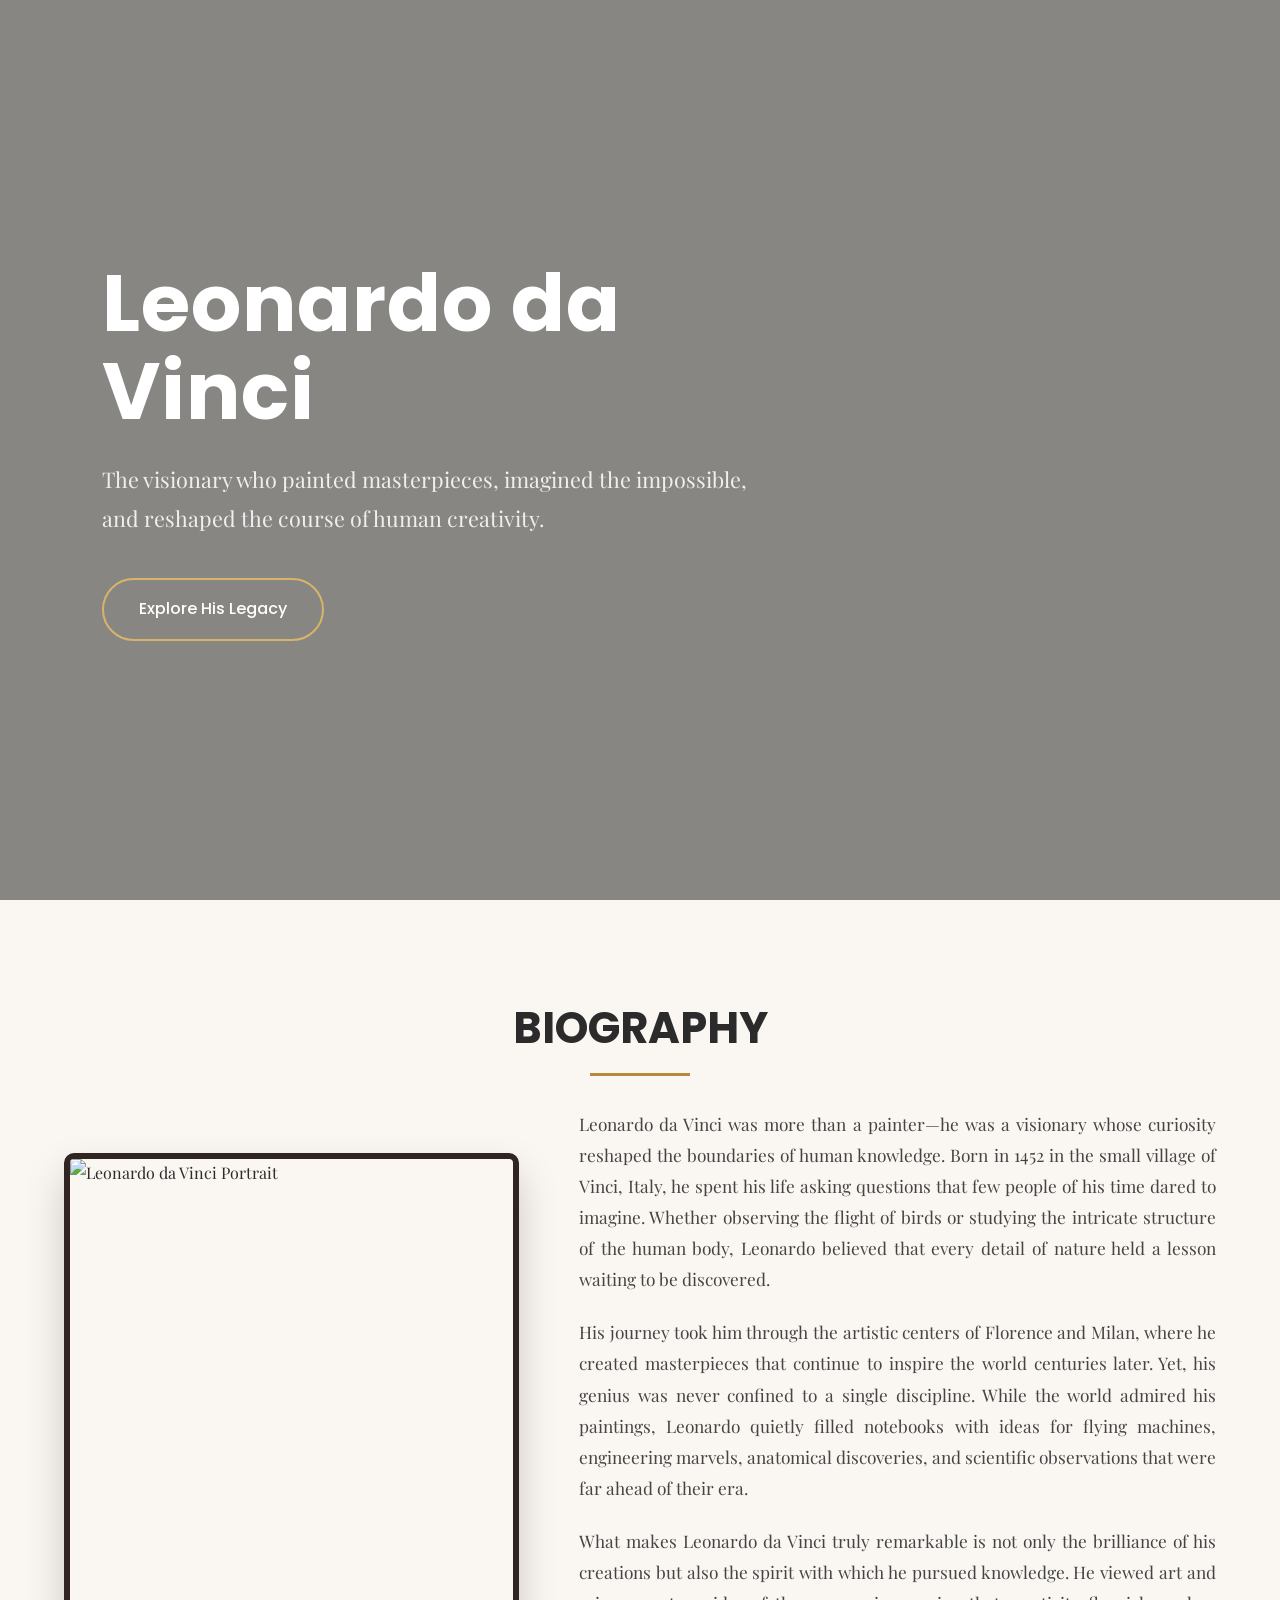
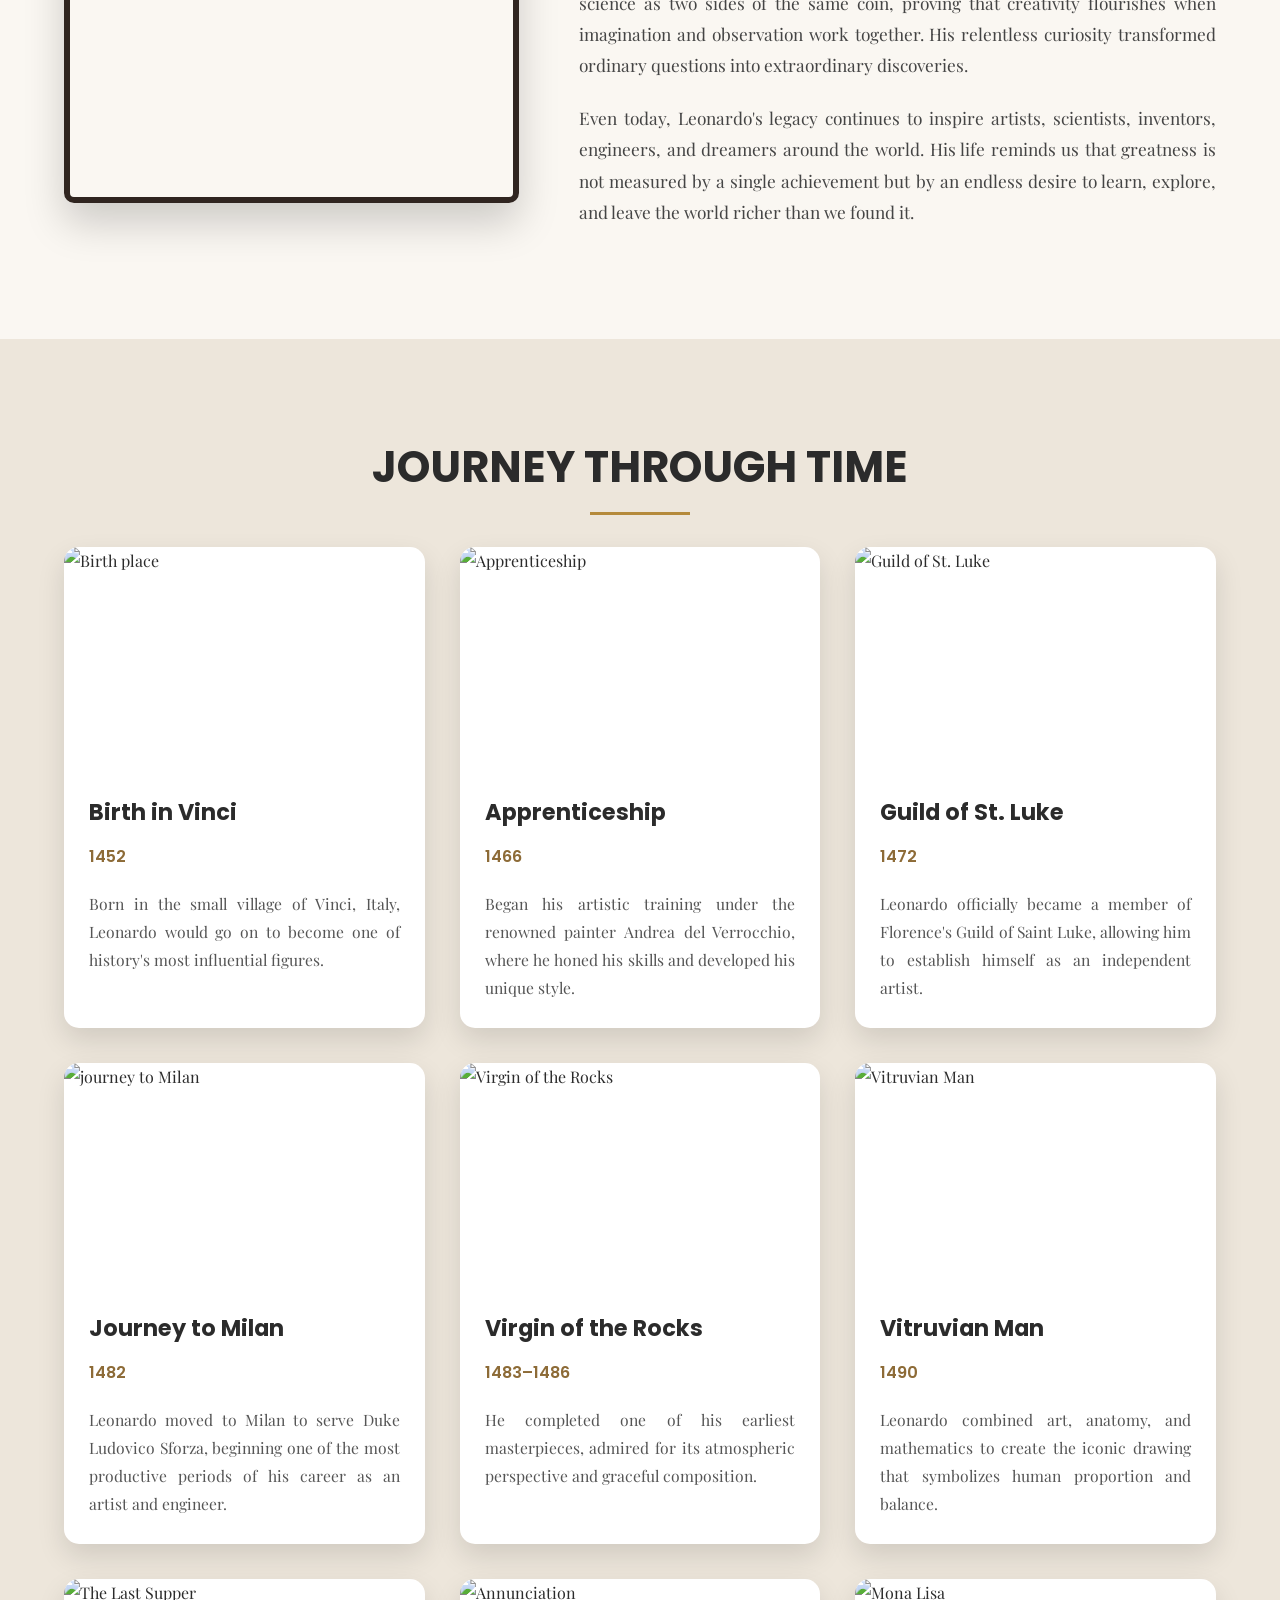
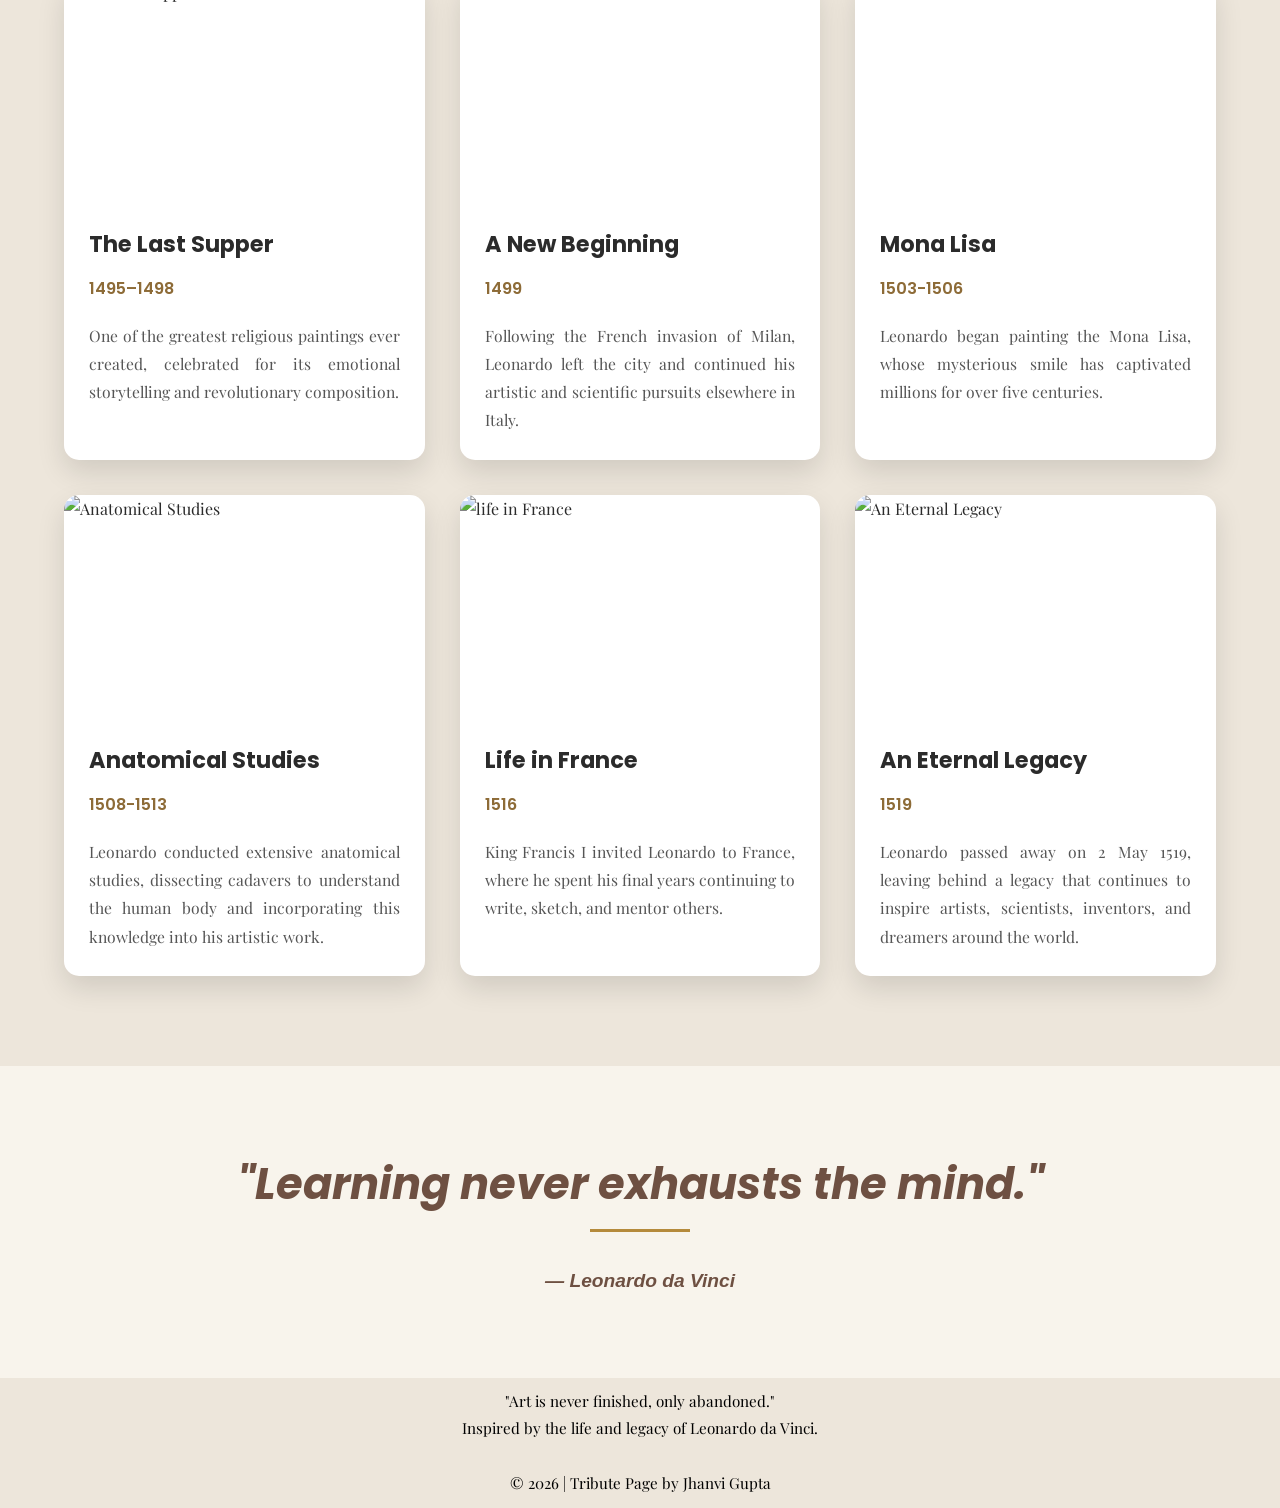
==== WebDev-L2-TributePage/index.html @ 783908ac "projected added" ====
<!DOCTYPE html>
<html lang="en">

<head>

    <meta charset="UTF-8">
    <meta name="viewport" content="width=device-width, initial-scale=1.0">

    <title>Leonardo da Vinci | Tribute Page</title>

    <!-- Google Fonts -->
    <link href="https://fonts.googleapis.com/css2?family=Poppins:wght@300;400;500;600;700&family=Playfair+Display:wght@400;500;600;700&display=swap" rel="stylesheet">

    <!-- Font Awesome -->
    <link rel="stylesheet"
        href="https://cdnjs.cloudflare.com/ajax/libs/font-awesome/6.7.1/css/all.min.css">

    <link rel="stylesheet" href="style.css">

</head>

<body>

    <!-- ================= HERO SECTION ================= -->

    <header class="hero">

        <div class="overlay"></div>

        <div class="hero-content">

            <h1>Leonardo da Vinci</h1>

            <p>
                The visionary who painted masterpieces,
                imagined the impossible, and reshaped the
                course of human creativity.
            </p>

            <a href="#biography" class="btn">
                Explore His Legacy
            </a>

        </div>

    </header>


    <!-- ================= BIOGRAPHY ================= -->

    <section class="biography" id="biography">

        <div class="container">

            <h2>BIOGRAPHY</h2>

            <div class="bio-content">

                <div class="bio-image">

                    <img src="https://wallpapers.com/images/hd/leonardo-da-vinci-florence-statue-xnpafarahfaikfv1.jpg"
                        alt="Leonardo da Vinci Portrait">

                </div>

                <div class="bio-text">

                    <p>
Leonardo da Vinci was more than a painter—he was a visionary whose curiosity reshaped the boundaries of human knowledge. Born in 1452 in the small village of Vinci, Italy, he spent his life asking questions that few people of his time dared to imagine. Whether observing the flight of birds or studying the intricate structure of the human body, Leonardo believed that every detail of nature held a lesson waiting to be discovered.
</p>

<p>
His journey took him through the artistic centers of Florence and Milan, where he created masterpieces that continue to inspire the world centuries later. Yet, his genius was never confined to a single discipline. While the world admired his paintings, Leonardo quietly filled notebooks with ideas for flying machines, engineering marvels, anatomical discoveries, and scientific observations that were far ahead of their era.
</p>

<p>
What makes Leonardo da Vinci truly remarkable is not only the brilliance of his creations but also the spirit with which he pursued knowledge. He viewed art and science as two sides of the same coin, proving that creativity flourishes when imagination and observation work together. His relentless curiosity transformed ordinary questions into extraordinary discoveries.
</p>

<p>
Even today, Leonardo's legacy continues to inspire artists, scientists, inventors, engineers, and dreamers around the world. His life reminds us that greatness is not measured by a single achievement but by an endless desire to learn, explore, and leave the world richer than we found it.
</p>

                </div>

            </div>

        </div>

    </section>



    <section class="achievements">

        <div class="container">

            <h2>JOURNEY THROUGH TIME</h2>

            <div class="cards">

                <!-- Card 1 -->

                <div class="card">

                    <img src="https://upload.wikimedia.org/wikipedia/commons/thumb/8/81/Maison_natale_de_L%C3%A9onard_de_Vinci.jpg/500px-Maison_natale_de_L%C3%A9onard_de_Vinci.jpg" alt="Birth place">

                    <div class="card-content">

                        <h3>Birth in Vinci</h3>

                        <span>1452</span>

                        <p>
                            Born in the small village of Vinci, Italy, Leonardo
                            would go on to become one of history's most
                            influential figures.
                        </p>

                    </div>

                </div>

                <!-- Card 2 -->

                <div class="card">

                    <img src="https://upload.wikimedia.org/wikipedia/commons/thumb/4/44/Dizionario_biografico_universale_-_Vol._3_-_Incisione_2_-_Leonardo_da_Vinci.jpg/960px-Dizionario_biografico_universale_-_Vol._3_-_Incisione_2_-_Leonardo_da_Vinci.jpg"
                        alt="Apprenticeship">

                    <div class="card-content">

                        <h3>Apprenticeship</h3>

                        <span>1466</span>

                        <p>
                            Began his artistic training under the renowned
                            painter Andrea del Verrocchio, where he honed his
                            skills and developed his unique style.
                        </p>

                    </div>

                </div>

                <!-- Card 3 -->

                <div class="card">

                    <img src="https://upload.wikimedia.org/wikipedia/commons/thumb/c/ce/Jan_de_Bray_002.jpg/960px-Jan_de_Bray_002.jpg"
                        alt="Guild of St. Luke">

                    <div class="card-content">

                        <h3>Guild of St. Luke</h3>

                        <span>1472</span>

                        <p>
                            Leonardo officially became a member of Florence's 
                            Guild of Saint Luke, allowing him to establish 
                            himself as an independent artist.
                        </p>

                    </div>

                </div>

                <!-- Card 4 -->

                <div class="card">

                    <img src="https://cdn.britannica.com/20/245120-050-762124DF/Adoration-of-the-Magi-unifinished-painting-by-Leonardo-da-Vinci-c-1492.jpg?w=1000"
                        alt="journey to Milan">

                    <div class="card-content">

                        <h3>Journey to Milan</h3>

                        <span>1482</span>

                        <p>
                            Leonardo moved to Milan to serve Duke Ludovico Sforza, 
                            beginning one of the most productive periods 
                            of his career as an artist and engineer.
                        </p>

                    </div>

                </div>

                <!-- Card 5 -->

                <div class="card">

                    <img src="https://upload.wikimedia.org/wikipedia/commons/thumb/0/0f/Jigsaw_puzzle_of_Holy_Mary.jpg/250px-Jigsaw_puzzle_of_Holy_Mary.jpg"
                        alt="Virgin of the Rocks">

                    <div class="card-content">

                        <h3>Virgin of the Rocks</h3>

                        <span>1483–1486</span>

                        <p>
                            He completed one of his earliest 
                            masterpieces, admired for its atmospheric 
                            perspective and graceful composition.
                        </p>

                    </div>

                </div>

                <!-- Card 6 -->

                <div class="card">

                    <img src="https://upload.wikimedia.org/wikipedia/commons/6/69/Vitruvian_Man_by_Giacomo_Andrea.jpg"
                        alt="Vitruvian Man">

                    <div class="card-content">

                        <h3>Vitruvian Man</h3>

                        <span>1490</span>

                        <p>
                            Leonardo combined art, anatomy, and 
                            mathematics to create the iconic drawing 
                            that symbolizes human proportion and balance.
                        </p>

                    </div>

                </div>

                <!-- Card 7 -->
                 <div class="card">

                    <img src="https://upload.wikimedia.org/wikipedia/commons/thumb/4/48/The_Last_Supper_-_Leonardo_Da_Vinci_-_High_Resolution_32x16.jpg/1920px-The_Last_Supper_-_Leonardo_Da_Vinci_-_High_Resolution_32x16.jpg"
                        alt="The Last Supper">

                    <div class="card-content">

                        <h3>The Last Supper</h3>

                        <span>1495–1498</span>

                        <p>
                            One of the greatest religious paintings
                            ever created, celebrated for its emotional 
                            storytelling and revolutionary composition.
                        </p>

                    </div>

                 </div>


                <!-- Card 8 -->
                 <div class="card">

                    <img src="https://upload.wikimedia.org/wikipedia/commons/thumb/9/9f/Annunciation_%28Leonardo_c._1472%E2%80%931476%29.jpg/960px-Annunciation_%28Leonardo_c._1472%E2%80%931476%29.jpg"
                        alt="Annunciation">

                    <div class="card-content">

                        <h3>A New Beginning</h3>

                        <span>1499</span>

                        <p>
                            Following the French invasion of Milan, 
                            Leonardo left the city and continued his artistic 
                            and scientific pursuits elsewhere in Italy.
                        </p>

                    </div>

                 </div>


                 <!-- Card 9 -->
                 <div class="card">

                    <img src="https://upload.wikimedia.org/wikipedia/commons/thumb/f/f0/Mona_Lisa_color_restoration2.jpg/960px-Mona_Lisa_color_restoration2.jpg"
                        alt="Mona Lisa">

                    <div class="card-content">

                        <h3>Mona Lisa</h3>

                        <span>1503-1506</span>

                        <p>
                            Leonardo began painting the Mona Lisa,
                            whose mysterious smile has captivated 
                            millions for over five centuries.
                        </p>

                    </div>

                 </div>



                 <!-- Card 10 -->
                 <div class="card">

                    <img src="https://cmsadmin.rct.uk/sites/default/files/styles/rctr_scale_1010w/public/images/main/Fetus%20lead%20image.png.webp?itok=Bn_AvOUz"
                        alt="Anatomical Studies">

                    <div class="card-content">

                        <h3>Anatomical Studies</h3>

                        <span>1508-1513</span>

                        <p>
                            Leonardo conducted extensive anatomical studies,
                            dissecting cadavers to understand the human body
                            and incorporating this knowledge into his artistic work.
                        </p>

                    </div>

                 </div>



                 <!-- Card 11 -->
                 <div class="card">

                    <img src="https://cdn.britannica.com/15/252015-050-C6E1FD7C/Chateau-de-Chambord-double-helix-staircase.jpg?w=1000"
                        alt="life in France">

                    <div class="card-content">

                        <h3>Life in France</h3>

                        <span>1516</span>

                        <p>
                            King Francis I invited Leonardo to France, 
                            where he spent his final years continuing to 
                            write, sketch, and mentor others.
                        </p>

                    </div>

                 </div>



                 <!-- Card 12 -->
                 <div class="card">

                    <img src="https://cdn.britannica.com/86/2086-050-C3E2C527/Self-portrait-chalk-drawing-Leonardo-da-Vinci-Turin.jpg?w=740&h=416&c=crop"
                        alt="An Eternal Legacy">

                    <div class="card-content">

                        <h3>An Eternal Legacy</h3>

                        <span>1519</span>

                        <p>
                            Leonardo passed away on 2 May 1519, 
                            leaving behind a legacy that continues to inspire artists, 
                            scientists, inventors, and dreamers around the world.
                        </p>

                    </div>

                 </div>

            </div>

        </div>

    </section>


    <!-- ================= QUOTE ================= -->

    <section class="quote">

        <div class="quote-box">

            <h2 id="quote">
                "Learning never exhausts the mind."
            </h2>

            <p id="author">
                — Leonardo da Vinci
            </p>

        </div>

    </section>


    <!-- ================= FOOTER ================= -->

    <footer>

        <p>
            "Art is never finished, only abandoned." <br>
Inspired by the life and legacy of Leonardo da Vinci.<br><br>
        </p>
            © 2026 | Tribute Page by Jhanvi Gupta        </p>
        <p>

    </footer>

</body>

</html>
---- WebDev-L2-TributePage/style.css ----
@import url('https://fonts.googleapis.com/css2?family=Poppins:wght@300;400;500;600;700&family=Playfair+Display:wght@400;500;600;700&display=swap');


*{
    margin:0;
    padding:0;
    box-sizing:border-box;
}

html{
    scroll-behavior:smooth;
}

body{
    font-family:'Playfair Display',serif;
    background:#f8f4ec;
    color:#2b2b2b;
    line-height:1.8;
    overflow-x:hidden;
}

img{
    width:100%;
    display:block;
}

a{
    text-decoration:none;
}

.container{
    width:90%;
    max-width:1200px;
    margin:auto;
}



.hero{
    height:100vh;
    background:
    linear-gradient(
        rgba(0,0,0,.45),
        rgba(0,0,0,.45)
    ),

    url("https://wallpapers.com/images/hd/mona-lisa-and-leonardo-da-vinci-cw6o5n2a5svjmjlb.jpg");

    background-size:cover;
    background-position:center;
    background-repeat:no-repeat;
    display:flex;
    align-items:center;
    padding-left:8%;
}

.hero-content{
    max-width:650px;
    color:white;
}

.hero-content h1{
    font-family:'Poppins',sans-serif;
    font-size:5rem;
    font-weight:700;
    line-height:1.1;
    margin-bottom:25px;
    letter-spacing:1px;
    animation:slideUp 1s ease;
}

.hero-content p{
    font-size:1.35rem;
    margin-bottom:40px;
    color:#efefef;
    animation:slideUp 1.3s ease;
}


.btn{
    display:inline-block;
    padding:15px 35px;
    border:2px solid #d7b46a;
    color:white;
    font-family:'Poppins',sans-serif;
    font-weight:500;
    border-radius:40px;
    transition:.4s;
    animation:slideUp 1.6s ease;
}

.btn:hover{
    background:#d7b46a;
    color:#222;
    transform:translateY(-4px);
    box-shadow:0 15px 30px rgba(0,0,0,.25);
}



section{
    padding:90px 0;
}

section h2{
    font-family:'Poppins',sans-serif;
    font-size:2.7rem;
    text-align:center;
    margin-bottom:40px;
    position:relative;
}

section h2::after{

    content:"";
    width:100px;
    height:3px;
    background:#b58a3b;
    position:absolute;
    left:50%;
    transform:translateX(-50%);
    bottom:-10px;
    margin-bottom:2px;
}




@keyframes slideUp{

    from{

        opacity:0;

        transform:translateY(50px);
    }

    to{

        opacity:1;

        transform:translateY(0);
    }

}





.biography{
    background:#faf7f2;
}

.bio-content{
    display:flex;
    justify-content:space-between;
    align-items:center;
    gap:60px;
    flex-wrap:wrap;
}

.bio-image{
    flex:1;
    min-width:320px;
    position:relative;
}

.bio-image img{

    width:100%;
    height:650px;
    object-fit:cover;
    border-radius:10px;
    border:6px solid #302520;
    box-shadow:0 20px 40px rgba(0,0,0,.18);
    transition:.4s;
}

.bio-image img:hover{
    transform:scale(1.02);
}






.bio-text{
    flex:1.4;
    min-width:320px;
}

.bio-text p{
    font-size:1.08rem;
    margin-bottom:22px;
    text-align:justify;
    color:#444;
}

.bio-text strong{
    color:rgb(140, 98, 56);
}




.achievements{
    background:#ede6db;
}

.cards{
    display:grid;
    grid-template-columns:repeat(auto-fit,minmax(300px,1fr));
    gap:35px;
}

.card{
    background:white;
    border-radius:15px;
    overflow:hidden;
    box-shadow:0 12px 28px rgba(0,0,0,.12);
    transition:.35s;
}

.card:hover{
    transform:translateY(-12px);
    box-shadow:0 22px 45px rgba(0,0,0,.18);
}

.card img{
    height:220px;
    width:100%;
    object-fit:cover;
}

.card-content{
    padding:25px;
}

.card-content h3{
    font-family:'Poppins',sans-serif;
    font-size:1.4rem;
    margin-bottom:10px;
}

.card-content span{
    display:inline-block;
    margin-bottom:18px;
    color:#8d6b37;
    font-weight:600;
    font-family:'Poppins',sans-serif;
}

.card-content p{
    color:#555;
    text-align:justify;
    font-size:.98rem;
}



.quote{
    font-family:'Segoe UI', Tahoma, Geneva, Verdana, sans-serif;
    font-style:italic;
    font-weight:bolder;
    color:#6e5042;
    padding: 80px 20px;
    text-align:center;

}

#author{
    text-align:center;
    margin-top:0px;
    font-size:1.2rem;
}

footer{
    background:#ede6db;
    color:rgb(0, 0, 0);
    text-align:center;
    padding:10px 0;
    font-size:.95rem;
}



@media (max-width: 992px){
    .hero{
        padding:0 6%;
        justify-content:center;
        text-align:center;
    }
    .hero-content{
        max-width:700px;
    }
    .hero-content h1{
        font-size:4rem;
    }
    .hero-content p{
        font-size:1.2rem;
    }
    .bio-content{
        flex-direction:column;
        gap:40px;
    }
    .bio-image,
    .bio-text{
        width:100%;
    }
    .bio-image img{
        height:auto;
    }
    .cards{
        grid-template-columns:repeat(2,1fr);
    }
}





@media (max-width:768px){
    section{
        padding:70px 0;
    }
    section h2{
        font-size:2.2rem;
    }
    .hero{
        height:100vh;
        padding:0 25px;
        justify-content:center;
        text-align:center;
        background-position:center;
    }
    .hero-content h1{
        font-size:3rem;
        line-height:1.2;
    }
    .hero-content p{
        font-size:1rem;
        margin-bottom:30px;
    }
    .btn{
        padding:12px 28px;
        font-size:.95rem;
    }
    .bio-content{
        flex-direction:column;
        gap:35px;
    }
    .bio-image{
        min-width:100%;
    }
    .bio-image img{
        height:auto;
    }
    .bio-text{
        min-width:100%;
    }
    .bio-text p{
        font-size:1rem;
    }
    .cards{
        grid-template-columns:1fr;
        gap:25px;
    }
    .card img{
        height:230px;
    }
}




@media (max-width:480px){
    .hero-content h1{
        font-size:2.3rem;
    }
    .hero-content p{
        font-size:.95rem;
    }
    section h2{
        font-size:1.8rem;
    }
    .container{
        width:92%;
    }
    .card-content{
        padding:20px;
    }
    .card-content h3{
        font-size:1.2rem;
    }
    #author{
        font-size:1rem;
    }
    footer{
        font-size:.85rem;
        padding:20px;
    }
}
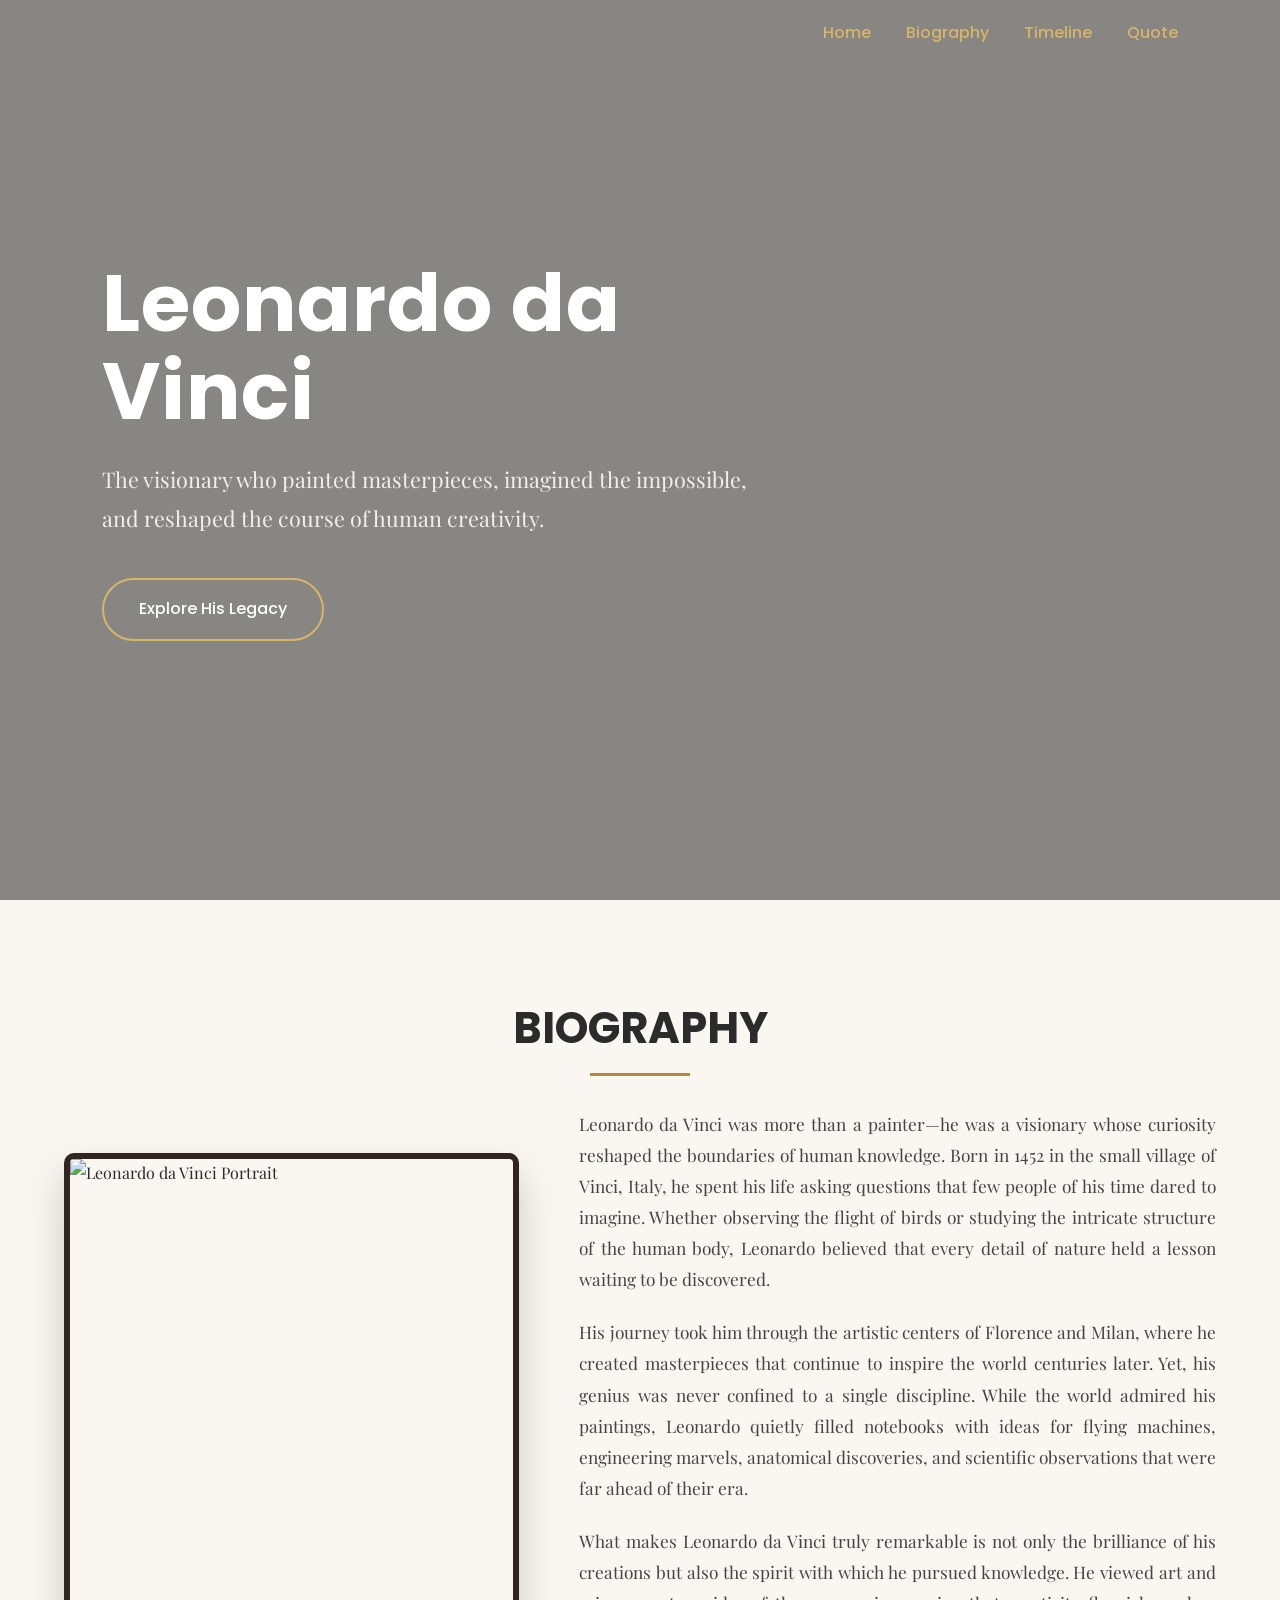
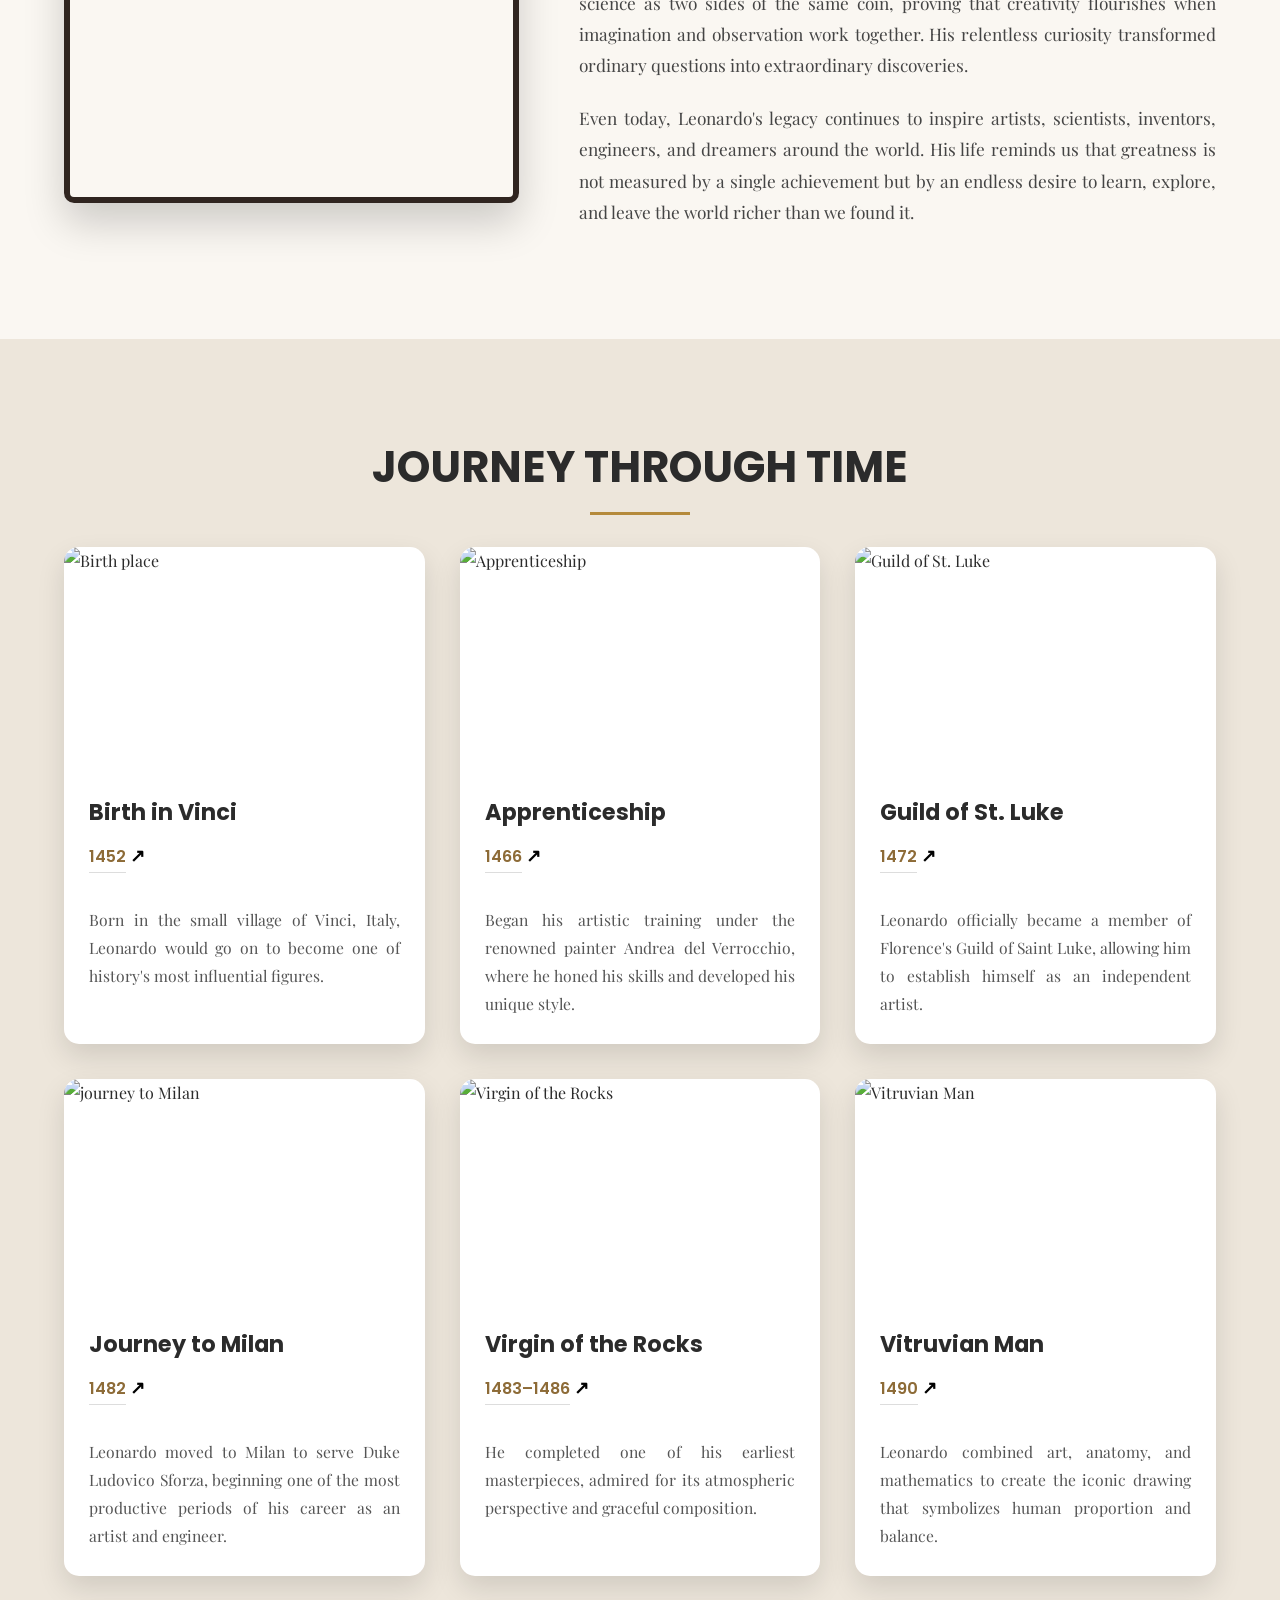
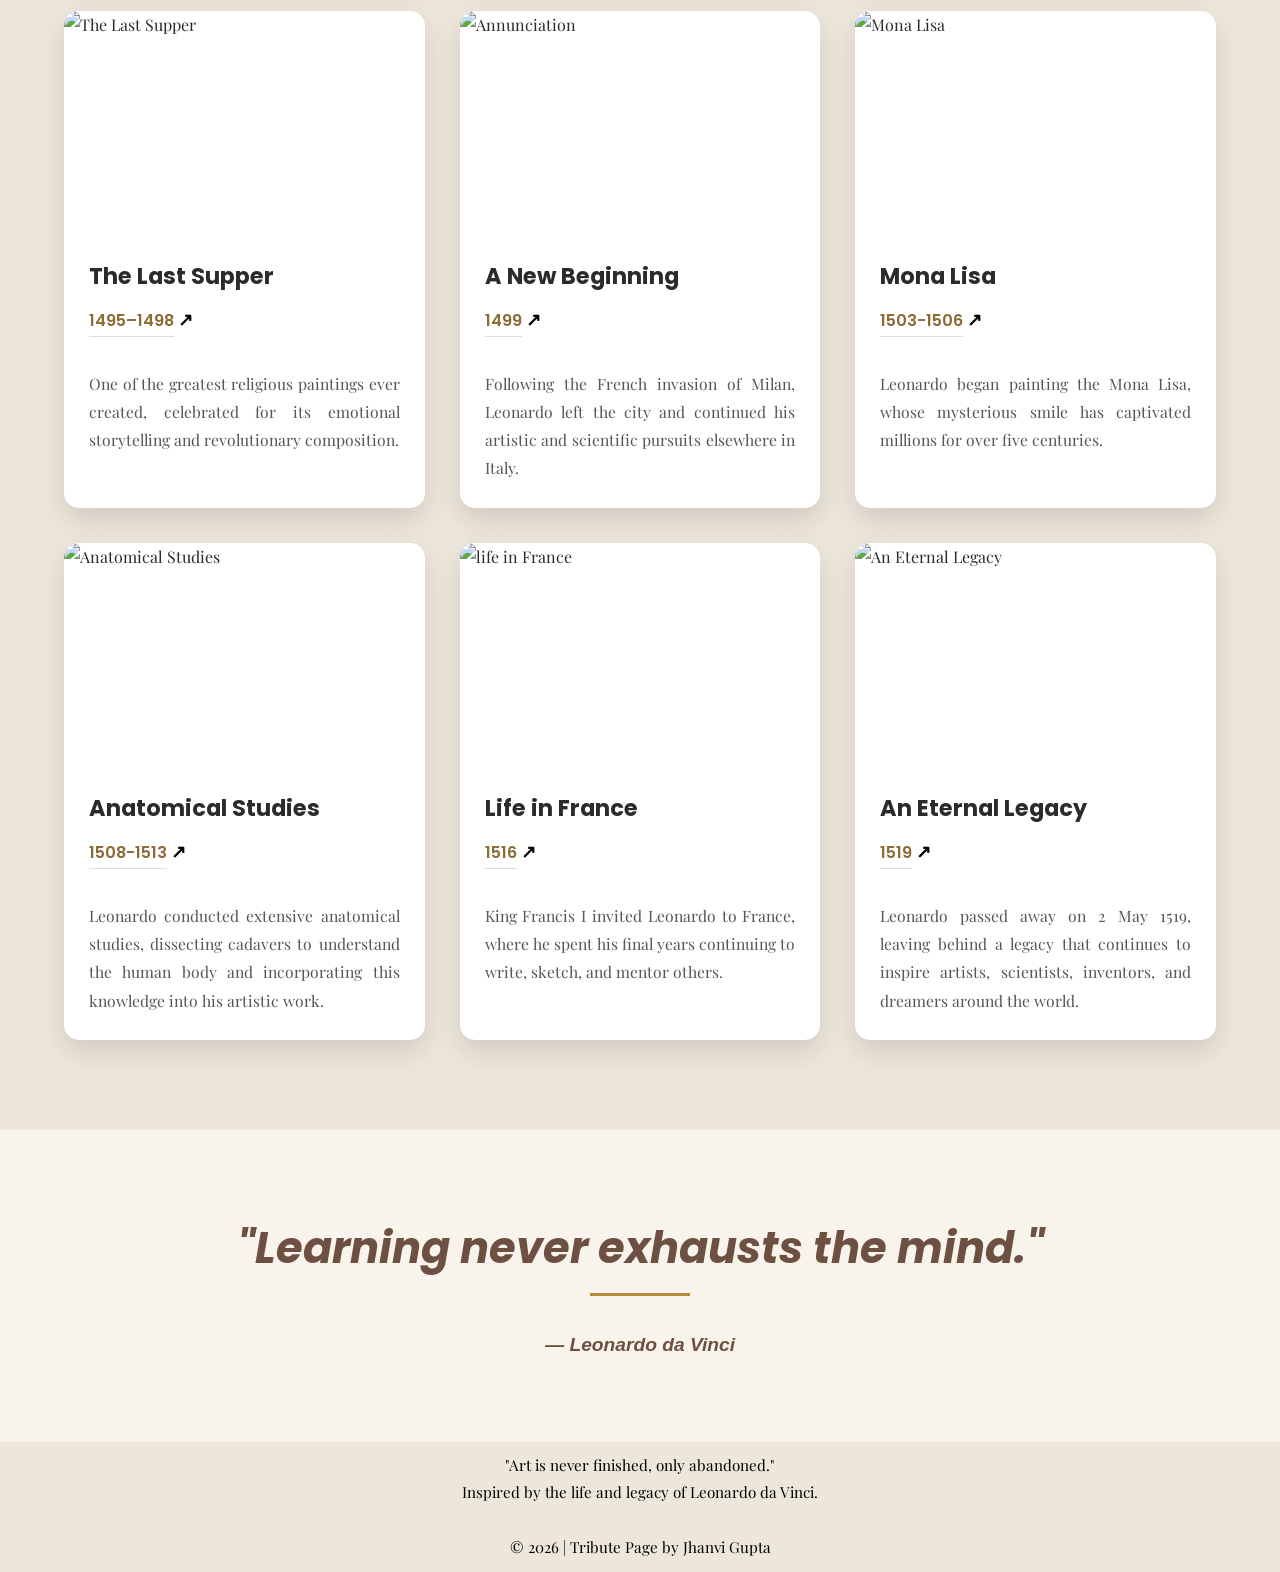
==== commit 7e23f072: "updated tribute page" ====
--- a/WebDev-L2-TributePage/index.html
+++ b/WebDev-L2-TributePage/index.html
@@ -8,20 +8,30 @@
 
     <title>Leonardo da Vinci | Tribute Page</title>
 
-    <!-- Google Fonts -->
     <link href="https://fonts.googleapis.com/css2?family=Poppins:wght@300;400;500;600;700&family=Playfair+Display:wght@400;500;600;700&display=swap" rel="stylesheet">
 
-    <!-- Font Awesome -->
+    
     <link rel="stylesheet"
         href="https://cdnjs.cloudflare.com/ajax/libs/font-awesome/6.7.1/css/all.min.css">
 
     <link rel="stylesheet" href="style.css">
 
+
 </head>
 
 <body>
 
-    <!-- ================= HERO SECTION ================= -->
+    <div id="progress-bar"></div>
+
+    <nav class="navbar">
+    <ul class="nav-links">
+        <li><a href="#">Home</a></li>
+        <li><a href="#biography">Biography</a></li>
+        <li><a href="#timeline">Timeline</a></li>
+        <li><a href="#quote-section">Quote</a></li>
+    </ul>
+    </nav>
+
 
     <header class="hero">
 
@@ -46,7 +56,6 @@
     </header>
 
 
-    <!-- ================= BIOGRAPHY ================= -->
 
     <section class="biography" id="biography">
 
@@ -91,7 +100,7 @@
 
 
 
-    <section class="achievements">
+    <section class="achievements" id="timeline">
 
         <div class="container">
 
@@ -110,6 +119,12 @@
                         <h3>Birth in Vinci</h3>
 
                         <span>1452</span>
+                        <button class="readMore"
+                        data-title="Birth in Vinci"
+                        data-year="1452"
+                        data-image="https://upload.wikimedia.org/wikipedia/commons/thumb/8/81/Maison_natale_de_L%C3%A9onard_de_Vinci.jpg/500px-Maison_natale_de_L%C3%A9onard_de_Vinci.jpg"
+                        data-description="Leonardo da Vinci was born on 15 April 1452 in the small Tuscan town of Vinci, near Florence, Italy. Although he was born out of wedlock, his upbringing allowed him to develop an early fascination with nature, landscapes, and the world around him. His childhood experiences in the countryside shaped the remarkable curiosity that later defined his life. From observing plants and animals to sketching his surroundings, Leonardo's passion for learning began long before he became a celebrated artist.">
+                        ↗ </button> <!-- Button to open popup -->
 
                         <p>
                             Born in the small village of Vinci, Italy, Leonardo
@@ -133,7 +148,12 @@
                         <h3>Apprenticeship</h3>
 
                         <span>1466</span>
-
+                        <button class="readMore"
+                        data-title="Apprenticeship"
+                        data-year="1466"
+                        data-image="https://upload.wikimedia.org/wikipedia/commons/thumb/4/44/Dizionario_biografico_universale_-_Vol._3_-_Incisione_2_-_Leonardo_da_Vinci.jpg/960px-Dizionario_biografico_universale_-_Vol._3_-_Incisione_2_-_Leonardo_da_Vinci.jpg"
+                        data-description="At around fourteen years of age, Leonardo joined the workshop of the renowned Florentine artist Andrea del Verrocchio. There he trained in painting, sculpture, metalwork, engineering, and architecture while working alongside talented apprentices. This diverse education gave him both artistic skill and technical knowledge, laying the foundation for his multidisciplinary career. His extraordinary talent soon distinguished him from his peers and earned him recognition within Florence's artistic community.">
+                        ↗ </button> <!-- Button to open popup -->
                         <p>
                             Began his artistic training under the renowned
                             painter Andrea del Verrocchio, where he honed his
@@ -156,6 +176,12 @@
                         <h3>Guild of St. Luke</h3>
 
                         <span>1472</span>
+                        <button class="readMore"
+                        data-title="Guild of St. Luke"
+                        data-year="1472"
+                        data-image="https://upload.wikimedia.org/wikipedia/commons/thumb/c/ce/Jan_de_Bray_002.jpg/960px-Jan_de_Bray_002.jpg"
+                        data-description="In 1472, Leonardo became a member of Florence's Guild of Saint Luke, the professional organization for painters and physicians. Membership allowed him to accept commissions independently and marked an important milestone in his career. Although he continued working with Verrocchio for some time, this achievement established Leonardo as an artist in his own right and opened the door to larger creative opportunities throughout Italy.">
+                        ↗ </button> <!-- Button to open popup -->
 
                         <p>
                             Leonardo officially became a member of Florence's 
@@ -179,6 +205,12 @@
                         <h3>Journey to Milan</h3>
 
                         <span>1482</span>
+                        <button class="readMore"
+                        data-title="Journey to Milan"
+                        data-year="1482"
+                        data-image="https://cdn.britannica.com/20/245120-050-762124DF/Adoration-of-the-Magi-unifinished-painting-by-Leonardo-da-Vinci-c-1492.jpg?w=1000"
+                        data-description="Leonardo moved to Milan around 1482 after presenting himself to Duke Ludovico Sforza as both an engineer and an artist. During his years in Milan, he designed military machines, architectural projects, theatrical productions, and remarkable works of art. This period became one of the most productive phases of his life, allowing him to combine creativity with scientific observation and engineering innovation on an unprecedented scale.">
+                        ↗ </button> <!-- Button to open popup -->
 
                         <p>
                             Leonardo moved to Milan to serve Duke Ludovico Sforza, 
@@ -198,11 +230,15 @@
                         alt="Virgin of the Rocks">
 
                     <div class="card-content">
-
                         <h3>Virgin of the Rocks</h3>
 
                         <span>1483–1486</span>
-
+                        <button class="readMore"
+                        data-title="Virgin of the Rocks"
+                        data-year="1483–1486"
+                        data-image="https://upload.wikimedia.org/wikipedia/commons/thumb/0/0f/Jigsaw_puzzle_of_Holy_Mary.jpg/250px-Jigsaw_puzzle_of_Holy_Mary.jpg"
+                        data-description="During his early years in Milan, Leonardo painted *Virgin of the Rocks*, a masterpiece admired for its natural composition, subtle lighting, and realistic depiction of human emotion. The painting introduced innovative artistic techniques, including atmospheric perspective and smooth transitions of light and shadow, later known as sfumato. It demonstrated Leonardo's ability to merge scientific observation with artistic beauty.">
+                        ↗ </button> <!-- Button to open popup -->
                         <p>
                             He completed one of his earliest 
                             masterpieces, admired for its atmospheric 
@@ -225,7 +261,12 @@
                         <h3>Vitruvian Man</h3>
 
                         <span>1490</span>
-
+                        <button class="readMore"
+                        data-title="Vitruvian Man"
+                        data-year="1490"
+                        data-image="https://upload.wikimedia.org/wikipedia/commons/6/69/Vitruvian_Man_by_Giacomo_Andrea.jpg"
+                        data-description="Around 1490, Leonardo created the famous drawing known as the *Vitruvian Man*, inspired by the writings of the ancient Roman architect Vitruvius. The illustration explored the mathematical proportions of the human body and reflected Leonardo's belief that art, science, and nature were deeply interconnected. Today it remains one of the world's most recognizable symbols of Renaissance thinking and human potential.">
+                        ↗ </button> <!-- Button to open popup -->
                         <p>
                             Leonardo combined art, anatomy, and 
                             mathematics to create the iconic drawing 
@@ -247,7 +288,12 @@
                         <h3>The Last Supper</h3>
 
                         <span>1495–1498</span>
-
+                        <button class="readMore"
+                        data-title="The Last Supper"
+                        data-year="1495–1498"
+                        data-image="https://upload.wikimedia.org/wikipedia/commons/thumb/4/48/The_Last_Supper_-_Leonardo_Da_Vinci_-_High_Resolution_32x16.jpg/1920px-The_Last_Supper_-_Leonardo_Da_Vinci_-_High_Resolution_32x16.jpg"
+                        data-description="Between 1495 and 1498, Leonardo completed *The Last Supper* in the convent of Santa Maria delle Grazie in Milan. Rather than depicting a static religious scene, he captured the dramatic moment when Jesus announced that one of his disciples would betray him. The painting's balanced composition, emotional expressions, and innovative perspective transformed religious art and continue to influence artists centuries later.">
+                        ↗ </button> <!-- Button to open popup -->
                         <p>
                             One of the greatest religious paintings
                             ever created, celebrated for its emotional 
@@ -270,6 +316,12 @@
                         <h3>A New Beginning</h3>
 
                         <span>1499</span>
+                        <button class="readMore"
+                        data-title="A New Beginning"
+                        data-year="1499"
+                        data-image="https://upload.wikimedia.org/wikipedia/commons/thumb/9/9f/Annunciation_%28Leonardo_c._1472%E2%80%931476%29.jpg/960px-Annunciation_%28Leonardo_c._1472%E2%80%931476%29.jpg"
+                        data-description="Following the French invasion of Milan in 1499, Leonardo was forced to leave the city after the fall of Duke Ludovico Sforza's rule. Although this marked the end of an important chapter in his life, it also opened new opportunities across Italy. He continued accepting artistic commissions, conducting scientific research, and expanding his notebooks with ideas that reflected his endless curiosity and creativity.">
+                        ↗ </button> <!-- Button to open popup -->
 
                         <p>
                             Following the French invasion of Milan, 
@@ -293,6 +345,12 @@
                         <h3>Mona Lisa</h3>
 
                         <span>1503-1506</span>
+                        <button class="readMore"
+                        data-title="Mona Lisa"
+                        data-year="1503-1506"
+                        data-image="https://upload.wikimedia.org/wikipedia/commons/thumb/f/f0/Mona_Lisa_color_restoration2.jpg/960px-Mona_Lisa_color_restoration2.jpg"
+                        data-description="Around 1503, Leonardo began painting the *Mona Lisa*, a portrait that would later become one of the most celebrated works in the history of art. Instead of delivering it to its original patron, he continued refining the painting for years, constantly perfecting its details. The mysterious smile, delicate use of sfumato, and lifelike expression transformed the portrait into a timeless masterpiece admired around the world.">
+                        ↗ </button> <!-- Button to open popup -->
 
                         <p>
                             Leonardo began painting the Mona Lisa,
@@ -317,6 +375,12 @@
                         <h3>Anatomical Studies</h3>
 
                         <span>1508-1513</span>
+                        <button class="readMore"
+                        data-title="Anatomical Studies"
+                        data-year="1508-1513"
+                        data-image="https://cmsadmin.rct.uk/sites/default/files/styles/rctr_scale_1010w/public/images/main/Fetus%20lead%20image.png.webp?itok=Bn_AvOUz"
+                        data-description="Driven by an intense desire to understand the human body, Leonardo carried out detailed anatomical studies between 1508 and 1513. Through careful observation and dissections, he produced hundreds of accurate sketches of muscles, bones, organs, and the circulatory system. Although many of these discoveries remained unpublished during his lifetime, they demonstrated scientific methods far ahead of his era and continue to impress modern researchers.">
+                        ↗ </button> <!-- Button to open popup -->
 
                         <p>
                             Leonardo conducted extensive anatomical studies,
@@ -341,6 +405,12 @@
                         <h3>Life in France</h3>
 
                         <span>1516</span>
+                        <button class="readMore"
+                        data-title="Life in France"
+                        data-year="1516"
+                        data-image="https://cdn.britannica.com/15/252015-050-C6E1FD7C/Chateau-de-Chambord-double-helix-staircase.jpg?w=1000"
+                        data-description="In 1516, Leonardo accepted an invitation from King Francis I of France and settled at the Château du Clos Lucé near the royal residence. Although his health gradually declined, he continued sketching, writing, advising the king, and discussing ideas on science, engineering, and art. The French king admired Leonardo deeply, treating him as both an honored guest and one of Europe's greatest intellectuals.">
+                        ↗ </button> <!-- Button to open popup -->
 
                         <p>
                             King Francis I invited Leonardo to France, 
@@ -365,6 +435,12 @@
                         <h3>An Eternal Legacy</h3>
 
                         <span>1519</span>
+                        <button class="readMore"
+                        data-title="An Eternal Legacy"
+                        data-year="1519"
+                        data-image="https://cdn.britannica.com/86/2086-050-C3E2C527/Self-portrait-chalk-drawing-Leonardo-da-Vinci-Turin.jpg?w=740&h=416&c=crop"
+                        data-description="Leonardo da Vinci passed away on 2 May 1519 at the age of sixty-seven in France. His notebooks, paintings, scientific observations, and engineering concepts continued to influence generations of artists, inventors, architects, and scientists. More than five centuries later, his legacy remains a powerful reminder that curiosity, creativity, and the pursuit of knowledge can shape the course of human history.">
+                        ↗ </button> <!-- Button to open popup -->
 
                         <p>
                             Leonardo passed away on 2 May 1519, 
@@ -383,9 +459,8 @@
     </section>
 
 
-    <!-- ================= QUOTE ================= -->
-
-    <section class="quote">
+
+    <section class="quote" id="quote-section">
 
         <div class="quote-box">
 
@@ -402,7 +477,25 @@
     </section>
 
 
-    <!-- ================= FOOTER ================= -->
+    
+
+<div class="popup-overlay">
+
+    <div class="popup">
+
+        <span class="close-popup">&times;</span>
+
+        <img id="popupImage">
+
+        <h3 id="popupTitle"></h3>
+
+        <span id="popupYear"></span>
+
+        <p id="popupText"></p>
+
+    </div>
+
+</div>
 
     <footer>
 
@@ -415,6 +508,8 @@
 
     </footer>
 
+        <script src="script.js"></script>
+
 </body>
 
 </html>
--- a/WebDev-L2-TributePage/style.css
+++ b/WebDev-L2-TributePage/style.css
@@ -10,6 +10,67 @@
 html{
     scroll-behavior:smooth;
 }
+
+#progress-bar{
+    position:fixed;
+    top:0;
+    left:0;
+    width:0%;
+    height:5px;
+    background:#d7b46a;
+    z-index:9999;
+}
+
+
+
+.navbar{
+    position:fixed;
+    top:0;
+    left:0;
+    width:100%;
+    padding:18px 8%;
+    display:flex;
+    justify-content:right;
+}
+
+.navbar.scrolled{
+    background:rgba(20,20,20,.92);
+    backdrop-filter:blur(8px);
+    box-shadow:0 8px 20px rgba(0,0,0,.15);
+}
+
+.nav-links{
+    display:flex;
+    list-style:none;
+    gap:35px;
+}
+
+.nav-links a{
+    color:#d7b46a;
+    font-family:'Poppins',sans-serif;
+    font-weight:500;
+    transition:.3s;
+    position:relative;
+}
+
+.nav-links a:hover{
+    color:#ffffff;
+}
+
+.nav-links a.active{
+    color:#000000;
+}
+
+.nav-links a.active::after{
+    content:"";
+    position:absolute;
+    left:0;
+    bottom:-6px;
+    width:100%;
+    height:2px;
+    background:#d7b46a;
+}
+
 
 body{
     font-family:'Playfair Display',serif;
@@ -124,24 +185,15 @@
 }
 
 
-
-
 @keyframes slideUp{
-
     from{
-
         opacity:0;
-
         transform:translateY(50px);
     }
-
     to{
-
         opacity:1;
-
         transform:translateY(0);
     }
-
 }
 
 
@@ -184,8 +236,6 @@
 
 
 
-
-
 .bio-text{
     flex:1.4;
     min-width:320px;
@@ -252,12 +302,29 @@
     font-family:'Poppins',sans-serif;
 }
 
+.card-content span::after{
+    content:"";
+    display:block;
+    width:100%;
+    height:1px;
+    background:#ddd;
+    margin-bottom:15px;
+}
+
 .card-content p{
     color:#555;
     text-align:justify;
     font-size:.98rem;
 }
 
+
+.readMore{
+    font-weight:1000;
+    font-size:1.1rem;
+    color:#000000;
+    border:none;
+    background:none;
+}
 
 
 .quote{
@@ -276,6 +343,76 @@
     font-size:1.2rem;
 }
 
+
+.popup-overlay{
+    position:fixed;
+    inset:0;
+    background:rgba(0,0,0,.55);
+    display:flex;
+    justify-content:center;
+    align-items:center;
+    opacity:0;
+    visibility:hidden;
+    transition:.3s;
+    z-index:1000;
+    font-family:'Poppins',sans-serif;
+}
+
+#popupYear{
+    font-size:1.1rem;
+    color:#8d6b37;
+    font-weight:600;
+    border-bottom:1px solid #717070;
+    margin-bottom:15px;
+}
+
+.popup-overlay.show{
+    opacity:1;
+    visibility:visible;
+}
+
+.popup{
+    width:500px;
+    max-width:90%;
+    background:white;
+    border-radius:15px;
+    padding:25px;
+    position:relative;
+    animation:popup .3s ease;
+}
+
+.popup img{
+    width:100%;
+    max-height:300px;   /* Ya 350px / 400px according to your preference */
+    object-fit:cover;
+    border-radius:10px;
+    margin-bottom:15px;
+}
+
+.close-popup{
+    color:#1c1b1b;
+    font-family:Impact, Haettenschweiler, 'Arial Narrow Bold', sans-serif;
+    font-weight:bolder;
+    position:absolute;
+    right:20px;
+    top:12px;
+    font-size:30px;
+    cursor:pointer;
+
+}
+
+@keyframes popup{
+    from{
+        transform:scale(.8);
+        opacity:0;
+    }
+    to{
+        transform:scale(1);
+        opacity:1;
+    }
+}
+
+
 footer{
     background:#ede6db;
     color:rgb(0, 0, 0);
@@ -287,6 +424,15 @@
 
 
 @media (max-width: 992px){
+    .navbar{
+        padding:16px 5%;
+    }
+    .nav-links{
+        gap:28px;
+    }
+    .nav-links a{
+        font-size:.95rem;
+    }
     .hero{
         padding:0 6%;
         justify-content:center;
@@ -322,6 +468,18 @@
 
 
 @media (max-width:768px){
+    .navbar{
+        padding:15px 6%;
+    }
+    .logo{
+        font-size:1.2rem;
+    }
+    .nav-links{
+        gap:18px;
+    }
+    .nav-links a{
+        font-size:.9rem;
+    }
     section{
         padding:70px 0;
     }
@@ -376,6 +534,15 @@
 
 
 @media (max-width:480px){
+    .navbar{
+        padding:12px 3%;
+    }
+    .nav-links{
+        gap:12px;
+    }
+    .nav-links a{
+        font-size:.8rem;
+    }
     .hero-content h1{
         font-size:2.3rem;
     }
